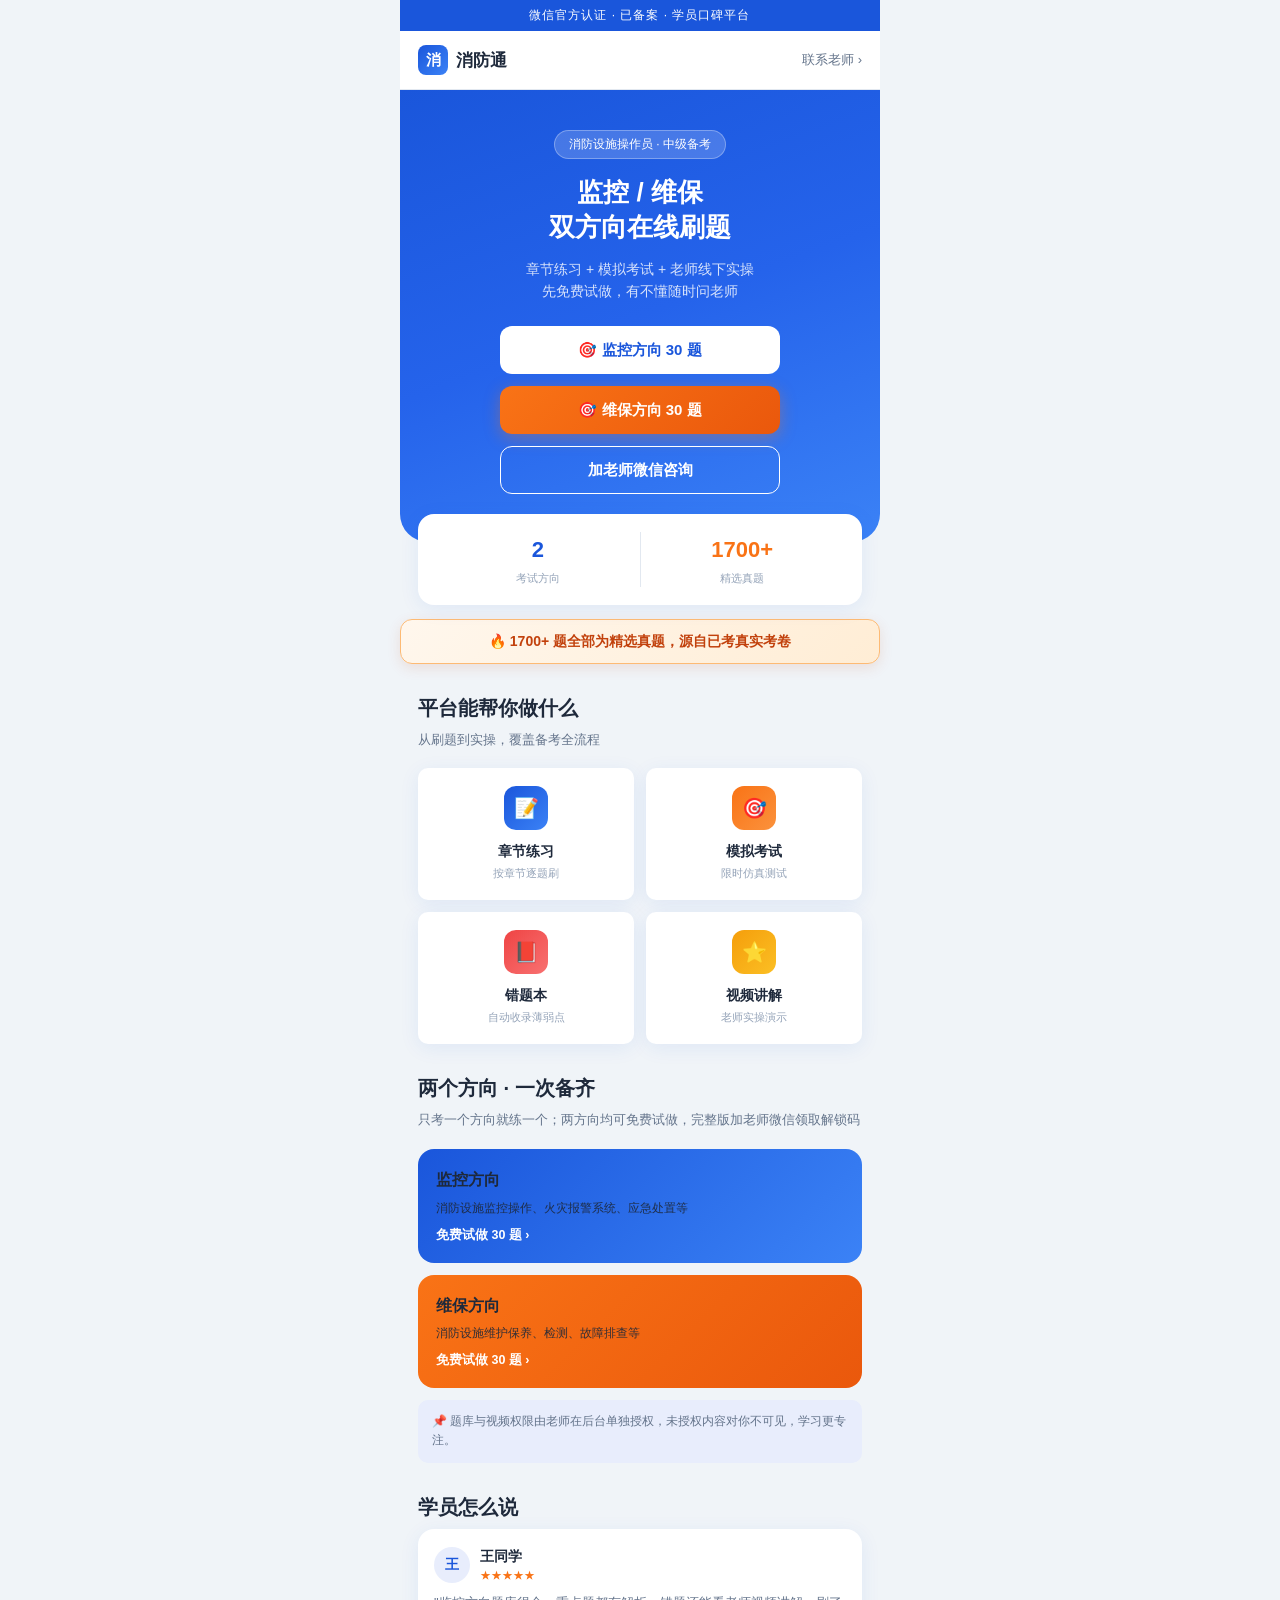
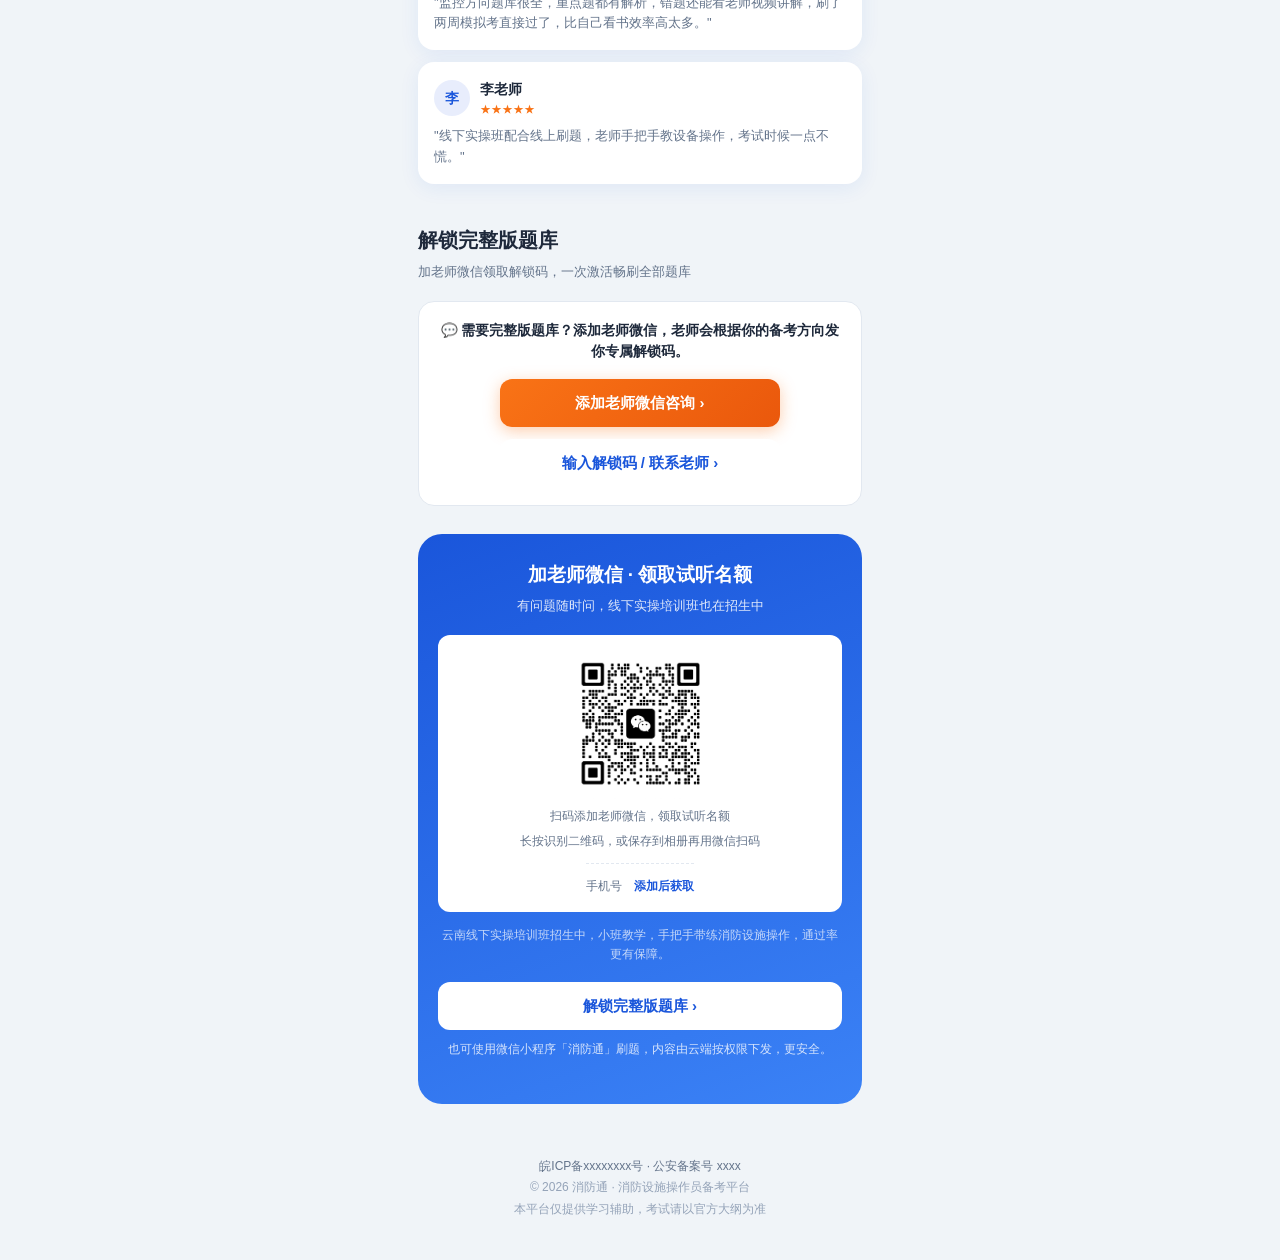
==== index.html @ 43da25a9 "add index.html" ====
<!DOCTYPE html>
<html lang="zh-CN">
<head>
  <meta charset="UTF-8" />
  <meta name="viewport" content="width=device-width, initial-scale=1.0, maximum-scale=1.0, user-scalable=no, viewport-fit=cover" />
  <meta name="format-detection" content="telephone=no" />
  <title>消防通 · 消防设施操作员中级刷题</title>
  <meta name="description" content="消防设施操作员中级（监控方向 / 维保检测方向）刷题备考平台，免费试做、章节练习、模拟考试、老师线下实操培训。" />
  <link rel="stylesheet" href="assets/css/style.css?v=2" />
  <style>
    a.price { text-decoration: none; color: inherit; display: block; }
    .price .pick { margin-top: 10px; font-size: 12.5px; font-weight: 600; color: var(--primary); }
    /* 老师微信二维码弹窗 */
    .qr-modal { position:fixed; inset:0; z-index:1000; display:none; }
    .qr-modal.show { display:block; }
    .qr-mask { position:absolute; inset:0; background:rgba(0,0,0,.5); }
    .qr-pop { position:absolute; left:50%; top:50%; transform:translate(-50%,-50%); width:300px; max-width:86vw; background:#fff; border-radius:16px; padding:22px 18px; text-align:center; }
    .qr-close { position:absolute; right:12px; top:6px; border:none; background:transparent; font-size:26px; line-height:1; color:#94a3b8; cursor:pointer; }
    .qr-title { font-size:17px; font-weight:700; margin-bottom:6px; }
    .qr-sub { font-size:13px; color:var(--text-2); margin-bottom:12px; line-height:1.6; }
    .qr-img { width:200px; height:200px; object-fit:contain; border:1px solid var(--border); border-radius:10px; }
    .qr-tip { font-size:12px; color:var(--text-2); margin-top:10px; }
    .contact-line { font-size:13px; color:var(--text-1); margin:6px 0 0; word-break:break-all; }
    /* 精选真题高亮条 */
    .hero-highlight { margin:14px auto 0; max-width:560px; background:linear-gradient(135deg,#fff7ed,#ffedd5); border:1px solid #fdba74; color:#c2410c; font-size:14px; font-weight:700; padding:10px 16px; border-radius:12px; text-align:center; box-shadow:0 4px 14px rgba(194,65,12,.12); }
    .hero-stat.hl .num { color:#f97316; }
  </style>
</head>
<body>

  <script>if (new URLSearchParams(location.search).has('mp')) document.body.classList.add('mp-mode')</script>

  <!-- 微信环境提示：在微信内打开信任感更强 -->
  <div class="wx-tip" id="wxTip" style="display:none;">📱 当前在微信中打开 · 官方认证安全平台</div>

  <!-- 顶部信任条 -->
  <div class="trust-bar">微信官方认证 · 已备案 · 学员口碑平台</div>

  <!-- 导航 -->
  <nav class="nav">
    <div class="nav-brand"><span class="nav-logo">消</span>消防通</div>
    <a class="nav-menu" href="#contact">联系老师 ›</a>
  </nav>

  <!-- Hero -->
  <header class="hero">
    <span class="hero-badge">消防设施操作员 · 中级备考</span>
    <h1>监控 / 维保<br/>双方向在线刷题</h1>
    <p>章节练习 + 模拟考试 + 老师线下实操<br/>先免费试做，有不懂随时问老师</p>
    <div class="hero-cta">
      <a class="btn btn-primary" href="practice.html?direction=monitor">🎯 监控方向 30 题</a>
      <a class="btn btn-accent" href="practice.html?direction=maintain">🎯 维保方向 30 题</a>
      <a class="btn btn-outline" href="#contact">加老师微信咨询</a>
    </div>
  </header>

  <!-- 数据浮卡 -->
  <div class="hero-stats">
    <div class="hero-stat"><div class="num">2</div><div class="lbl">考试方向</div></div>
    <div class="hero-stat hl"><div class="num" id="totalCount">1700+</div><div class="lbl">精选真题</div></div>
  </div>
  <div class="hero-highlight">🔥 1700+ 题全部为精选真题，源自已考真实考卷</div>

  <!-- 功能 -->
  <section class="section">
    <div class="section-title">平台能帮你做什么</div>
    <div class="section-sub">从刷题到实操，覆盖备考全流程</div>
    <div class="feature-grid">
      <div class="feature"><div class="ic" style="background:linear-gradient(135deg,#1a56db,#3b82f6)">📝</div><div class="name">章节练习</div><div class="desc">按章节逐题刷</div></div>
      <div class="feature"><div class="ic" style="background:linear-gradient(135deg,#f97316,#fb923c)">🎯</div><div class="name">模拟考试</div><div class="desc">限时仿真测试</div></div>
      <div class="feature"><div class="ic" style="background:linear-gradient(135deg,#ef4444,#f87171)">📕</div><div class="name">错题本</div><div class="desc">自动收录薄弱点</div></div>
      <div class="feature"><div class="ic" style="background:linear-gradient(135deg,#f59e0b,#fbbf24)">⭐</div><div class="name">视频讲解</div><div class="desc">老师实操演示</div></div>
    </div>
  </section>

  <!-- 双方向 -->
  <section class="section" style="padding-top:0">
    <div class="section-title">两个方向 · 一次备齐</div>
    <div class="section-sub">只考一个方向就练一个；两方向均可免费试做，完整版加老师微信领取解锁码</div>
    <div class="dir-row" style="display:flex;gap:12px;flex-wrap:wrap">
      <a class="dir-card monitor" style="flex:1;min-width:240px;text-decoration:none;color:inherit" href="practice.html?direction=monitor">
        <div class="t">监控方向</div>
        <div class="d">消防设施监控操作、火灾报警系统、应急处置等</div>
        <div class="ct" style="margin-top:8px;font-size:12.5px;color:#fff;font-weight:600">免费试做 30 题 ›</div>
      </a>
      <a class="dir-card maintain" style="flex:1;min-width:240px;text-decoration:none;color:inherit" href="practice.html?direction=maintain">
        <div class="t">维保方向</div>
        <div class="d">消防设施维护保养、检测、故障排查等</div>
        <div class="ct" style="margin-top:8px;font-size:12.5px;color:#fff;font-weight:600">免费试做 30 题 ›</div>
      </a>
    </div>
    <div class="dir-note">📌 题库与视频权限由老师在后台单独授权，未授权内容对你不可见，学习更专注。</div>
  </section>

  <!-- 学员评价 -->
  <section class="section" style="padding-top:0">
    <div class="section-title">学员怎么说</div>
    <div class="review">
      <div class="top"><div class="av">王</div><div><div class="nm">王同学</div><div class="st">★★★★★</div></div></div>
      <div class="tx">"监控方向题库很全，重点题都有解析，错题还能看老师视频讲解，刷了两周模拟考直接过了，比自己看书效率高太多。"</div>
    </div>
    <div class="review">
      <div class="top"><div class="av">李</div><div><div class="nm">李老师</div><div class="st">★★★★★</div></div></div>
      <div class="tx">"线下实操班配合线上刷题，老师手把手教设备操作，考试时候一点不慌。"</div>
    </div>
  </section>

  <!-- 解锁完整版（引导加老师微信，不在首页放收款二维码） -->
  <section class="section mp-hide" style="padding-top:0">
    <div class="section-title">解锁完整版题库</div>
    <div class="section-sub">加老师微信领取解锁码，一次激活畅刷全部题库</div>
    <div style="background:#fff;border:1px solid var(--border);border-radius:16px;padding:18px 16px;text-align:center">
      <p style="font-size:13.5px;color:var(--text-1);margin:0 0 16px;font-weight:600">💬 需要完整版题库？添加老师微信，老师会根据你的备考方向发你专属解锁码。</p>
      <a class="btn btn-accent" style="width:100%;max-width:280px;margin:0 auto 12px;display:flex" href="index.html#contact">添加老师微信咨询 ›</a>
      <a class="btn btn-primary" style="width:100%;max-width:280px;margin:0 auto;display:flex" href="unlock.html">输入解锁码 / 联系老师 ›</a>
    </div>
  </section>

  <!-- 联系/引流（重点：点5） -->
  <section class="section" id="contact" style="padding-top:0">
    <div class="contact">
      <h3>加老师微信 · 领取试听名额</h3>
      <p>有问题随时问，线下实操培训班也在招生中</p>
      <div class="qr-wrap">
        <img id="qrImg" src="assets/images/qr-wechat.png?v=2" alt="老师微信二维码" />
        <div class="cap" id="qrHint">扫码添加老师微信</div>
        <div class="qr-tip" style="margin-top:6px">长按识别二维码，或保存到相册再用微信扫码</div>
        <div class="teacher-info" id="teacherInfo">
          <div class="info-row"><span class="label">手机号</span><span class="value" id="teacherPhone">添加后获取</span></div>
        </div>
      </div>
      <p id="offline" style="font-size:12px;opacity:.85;margin-bottom:18px">云南线下实操培训班招生中，小班教学，手把手带练消防设施操作，通过率更有保障。</p>
      <a class="btn contact-cta mp-hide" href="unlock.html">解锁完整版题库 ›</a>
      <p style="font-size:12px;color:rgba(255,255,255,0.8);margin-top:10px">也可使用微信小程序「消防通」刷题，内容由云端按权限下发，更安全。</p>
    </div>
  </section>

  <!-- 页脚 -->
  <footer class="footer">
    <div class="icp">皖ICP备xxxxxxxx号 · 公安备案号 xxxx</div>
    <div>© 2026 消防通 · 消防设施操作员备考平台</div>
    <div>本平台仅提供学习辅助，考试请以官方大纲为准</div>
  </footer>

  <!-- 老师微信二维码弹窗 -->
  <div class="qr-modal" id="qrModal">
    <div class="qr-mask" id="qrMask"></div>
    <div class="qr-pop">
      <button class="qr-close" id="qrClose" type="button">×</button>
      <div class="qr-title">添加老师微信</div>
      <div class="qr-sub" id="qrSub">长按或扫码添加好友，私聊后老师发放解锁码</div>
      <img class="qr-img" src="assets/images/qr-wechat.png?v=2" alt="老师微信二维码" />
      <div class="qr-tip">添加好友后私聊交易即可，平台不收款</div>
      <a class="btn btn-primary" id="qrGo" style="width:100%;max-width:240px;margin:14px auto 0;display:block" href="unlock.html">已有解锁码？去激活 ›</a>
    </div>
  </div>

  <script src="assets/js/data.js"></script>
  <script src="assets/js/main.js"></script>
</body>
</html>
---- assets/css/style.css ----
/* ===== 消防通 网页版（公众号H5）样式 =====
   设计：移动优先、微信内打开友好、蓝橙主色、卡片式
   信任优化：无强营销弹窗、页脚备案号、真实联系信息
*/

:root {
  --primary: #1a56db;
  --primary-light: #e8edfc;
  --primary-dark: #1347b0;
  --accent: #f97316;
  --accent-light: #fff7ed;
  --success: #10b981;
  --danger: #ef4444;
  --text-1: #1e293b;
  --text-2: #64748b;
  --text-3: #94a3b8;
  --bg: #f0f4f8;
  --card: #ffffff;
  --border: #e2e8f0;
  --radius: 16px;
  --radius-sm: 10px;
  --shadow: 0 4px 20px rgba(26, 86, 219, 0.08);
}

* { margin: 0; padding: 0; box-sizing: border-box; -webkit-tap-highlight-color: transparent; }

body {
  font-family: -apple-system, BlinkMacSystemFont, "PingFang SC", "Hiragino Sans GB", "Microsoft YaHei", sans-serif;
  background: var(--bg);
  color: var(--text-1);
  font-size: 15px;
  line-height: 1.6;
  max-width: 480px;
  margin: 0 auto;
  -webkit-font-smoothing: antialiased;
}

a { color: inherit; text-decoration: none; }
img { display: block; max-width: 100%; }

/* 微信环境提示条 */
.wx-tip {
  background: #fef9c3;
  color: #854d0e;
  font-size: 12px;
  text-align: center;
  padding: 6px 12px;
}

/* 顶部信任条 */
.trust-bar {
  background: var(--primary);
  color: #fff;
  font-size: 12px;
  text-align: center;
  padding: 6px 12px;
  letter-spacing: 1px;
}

/* 导航 */
.nav {
  display: flex;
  align-items: center;
  justify-content: space-between;
  padding: 14px 18px;
  background: #fff;
  position: sticky;
  top: 0;
  z-index: 50;
  border-bottom: 1px solid var(--border);
}
.nav-brand { display: flex; align-items: center; gap: 8px; font-weight: 700; font-size: 17px; }
.nav-logo { width: 30px; height: 30px; border-radius: 8px; background: linear-gradient(135deg, var(--primary), #3b82f6); color: #fff; display: flex; align-items: center; justify-content: center; font-size: 15px; }
.nav-menu { font-size: 13px; color: var(--text-2); }

/* 区块通用 */
.section { padding: 28px 18px; }
.section-title { font-size: 20px; font-weight: 700; margin-bottom: 6px; }
.section-sub { font-size: 13px; color: var(--text-2); margin-bottom: 18px; }
.card { background: var(--card); border-radius: var(--radius); padding: 20px; box-shadow: var(--shadow); margin-bottom: 16px; }

/* Hero */
.hero {
  background: linear-gradient(160deg, #1a56db 0%, #2563eb 50%, #3b82f6 100%);
  color: #fff;
  padding: 40px 20px 48px;
  text-align: center;
  border-radius: 0 0 28px 28px;
}
.hero-badge {
  display: inline-block;
  background: rgba(255,255,255,0.18);
  border: 1px solid rgba(255,255,255,0.3);
  font-size: 12px;
  padding: 4px 14px;
  border-radius: 20px;
  margin-bottom: 16px;
}
.hero h1 { font-size: 26px; font-weight: 800; line-height: 1.35; margin-bottom: 12px; }
.hero p { font-size: 14px; color: rgba(255,255,255,0.82); margin-bottom: 24px; }
.hero-cta { display: flex; flex-direction: column; gap: 12px; max-width: 280px; margin: 0 auto; }
.btn {
  display: flex; align-items: center; justify-content: center;
  height: 48px; border-radius: 12px; font-size: 15px; font-weight: 600;
  border: none; width: 100%; cursor: pointer; transition: .15s; text-align: center;
}
.btn-primary { background: #fff; color: var(--primary); }
.btn-accent { background: linear-gradient(135deg, var(--accent), #ea580c); color: #fff; box-shadow: 0 4px 16px rgba(249,115,22,0.35); }
.btn-outline { background: transparent; border: 1.5px solid #fff; color: #fff; }
.btn:active { transform: scale(0.97); }

/* Hero 下方浮卡：数据 */
.hero-stats {
  margin: -28px 18px 0;
  background: #fff;
  border-radius: var(--radius);
  padding: 18px;
  display: flex;
  box-shadow: var(--shadow);
  position: relative;
  z-index: 10;
}
.hero-stat { flex: 1; text-align: center; }
.hero-stat .num { font-size: 22px; font-weight: 800; color: var(--primary); }
.hero-stat .lbl { font-size: 11px; color: var(--text-3); margin-top: 2px; }
.hero-stat + .hero-stat { border-left: 1px solid var(--border); }

/* 功能网格 */
.feature-grid { display: grid; grid-template-columns: 1fr 1fr; gap: 12px; }
.feature {
  background: #fff; border-radius: var(--radius-sm); padding: 18px 14px;
  box-shadow: var(--shadow); text-align: center;
}
.feature .ic { width: 44px; height: 44px; border-radius: 12px; margin: 0 auto 10px; display: flex; align-items: center; justify-content: center; font-size: 20px; }
.feature .name { font-size: 14px; font-weight: 700; }
.feature .desc { font-size: 11px; color: var(--text-3); margin-top: 2px; }

/* 双方向说明 */
.dir-row { display: flex; gap: 12px; }
.dir-card { flex: 1; border-radius: var(--radius); padding: 18px; color: #fff; }
.dir-card.monitor { background: linear-gradient(135deg, #1a56db, #3b82f6); }
.dir-card.maintain { background: linear-gradient(135deg, #f97316, #ea580c); }
.dir-card .t { font-size: 16px; font-weight: 700; margin-bottom: 6px; }
.dir-card .d { font-size: 12px; opacity: .9; line-height: 1.5; }
.dir-note { font-size: 12px; color: var(--text-2); margin-top: 12px; background: var(--primary-light); padding: 12px 14px; border-radius: var(--radius-sm); }

/* 价格（引流用，不强付款） */
.price-grid { display: grid; grid-template-columns: 1fr 1fr; gap: 10px; }
.price {
  background: #fff; border: 1.5px solid var(--border); border-radius: var(--radius);
  padding: 16px 10px; text-align: center; position: relative;
}
.price.hot { border-color: var(--accent); }
.price .tag { position: absolute; top: -10px; left: 50%; transform: translateX(-50%); background: var(--accent); color: #fff; font-size: 11px; padding: 2px 12px; border-radius: 10px; }
.price .nm { font-size: 13px; font-weight: 700; }
.price .pr { font-size: 24px; font-weight: 800; color: var(--accent); margin: 6px 0; }
.price .pr small { font-size: 12px; font-weight: 500; color: var(--text-3); }
.price .du { font-size: 11px; color: var(--text-3); }
.price .per { font-size: 11px; color: var(--text-2); margin-top: 4px; }

/* 学员评价 */
.review { background: #fff; border-radius: var(--radius); padding: 16px; margin-bottom: 12px; box-shadow: var(--shadow); }
.review .top { display: flex; align-items: center; gap: 10px; margin-bottom: 8px; }
.review .av { width: 36px; height: 36px; border-radius: 50%; background: var(--primary-light); color: var(--primary); display: flex; align-items: center; justify-content: center; font-weight: 700; font-size: 14px; }
.review .nm { font-size: 14px; font-weight: 600; }
.review .st { font-size: 11px; color: var(--accent); }
.review .tx { font-size: 13px; color: var(--text-2); line-height: 1.6; }

/* 联系/引流区（重点：点5） */
.contact { background: linear-gradient(160deg, #1a56db, #3b82f6); border-radius: 24px; padding: 26px 20px; color: #fff; text-align: center; }
.contact h3 { font-size: 19px; font-weight: 800; margin-bottom: 6px; }
.contact p { font-size: 13px; color: rgba(255,255,255,0.85); margin-bottom: 18px; }
.contact-info { display: flex; gap: 12px; margin-bottom: 18px; }
.contact-box { flex: 1; background: rgba(255,255,255,0.12); border-radius: 12px; padding: 12px; }
.contact-box .k { font-size: 11px; color: rgba(255,255,255,0.7); }
.contact-box .v { font-size: 15px; font-weight: 700; margin-top: 2px; }
.qr-wrap { background: #fff; border-radius: 12px; padding: 14px; display: flex; flex-direction: column; align-items: center; margin: 0 auto 14px; text-align: center; }
.qr-wrap img { width: 150px; height: 150px; display: block; margin: 0 auto; }
.qr-wrap .cap { font-size: 12px; color: var(--text-2); margin-top: 8px; }
.teacher-info { margin-top: 12px; padding-top: 12px; border-top: 1px dashed var(--border); text-align: left; }
.teacher-info .info-row { display: flex; justify-content: space-between; align-items: center; gap: 12px; font-size: 12px; color: var(--text-1); line-height: 1.8; }
.teacher-info .info-row .label { color: var(--text-2); white-space: nowrap; }
.teacher-info .info-row .value { font-weight: 600; color: var(--primary); text-align: right; word-break: break-all; }
.contact-cta { background: #fff; color: var(--primary); }

/* 页脚 */
.footer { text-align: center; padding: 24px 18px 40px; font-size: 12px; color: var(--text-3); line-height: 1.8; }
.footer .icp { color: var(--text-2); }
.footer a { color: var(--primary); }

/* 试看页 */
.q-card { background: #fff; border-radius: var(--radius); padding: 20px; box-shadow: var(--shadow); margin-bottom: 16px; }
.q-type { display: inline-block; font-size: 11px; padding: 3px 10px; border-radius: 10px; margin-bottom: 10px; }
.q-type.single { background: var(--primary-light); color: var(--primary); }
.q-type.multi { background: var(--accent-light); color: var(--accent); }
.q-text { font-size: 15px; font-weight: 600; line-height: 1.6; margin-bottom: 14px; }
.opt { display: flex; align-items: center; gap: 10px; padding: 12px 14px; border: 1px solid var(--border); border-radius: 10px; margin-bottom: 10px; }
.opt .lab { width: 24px; height: 24px; border-radius: 50%; background: #e2e8f0; color: var(--text-2); display: flex; align-items: center; justify-content: center; font-size: 13px; font-weight: 700; flex-shrink: 0; }
.q-explain { margin-top: 12px; background: #fefce8; border-radius: 10px; padding: 12px 14px; font-size: 13px; color: #78350f; display: none; }
.q-explain.show { display: block; }

/* 解锁页 */
.unlock-wrap { padding: 60px 24px; text-align: center; }
.unlock-wrap h2 { font-size: 22px; font-weight: 800; margin-bottom: 8px; }
.unlock-wrap p { font-size: 14px; color: var(--text-2); margin-bottom: 28px; }
.unlock-input { width: 100%; height: 52px; border: 1.5px solid var(--border); border-radius: 12px; text-align: center; font-size: 18px; letter-spacing: 3px; margin-bottom: 16px; font-weight: 600; }
.unlock-input:focus { outline: none; border-color: var(--primary); }
.unlock-msg { font-size: 13px; margin-top: 14px; min-height: 20px; }
.unlock-msg.ok { color: var(--success); }
.unlock-msg.err { color: var(--danger); }
.unlock-tip { font-size: 12px; color: var(--text-3); margin-top: 30px; line-height: 1.7; }

.fixed-bottom { position: fixed; bottom: 0; left: 50%; transform: translateX(-50%); width: 100%; max-width: 480px; background: #fff; padding: 12px 18px; box-shadow: 0 -2px 16px rgba(0,0,0,0.06); display: flex; gap: 12px; }
.fixed-bottom .btn { height: 44px; font-size: 14px; }

/* ===== 小程序模式（?mp=1）：隐藏价格与付款入口，仅保留免费试做 + 联系老师 ===== */
.mp-mode .mp-hide { display: none !important; }
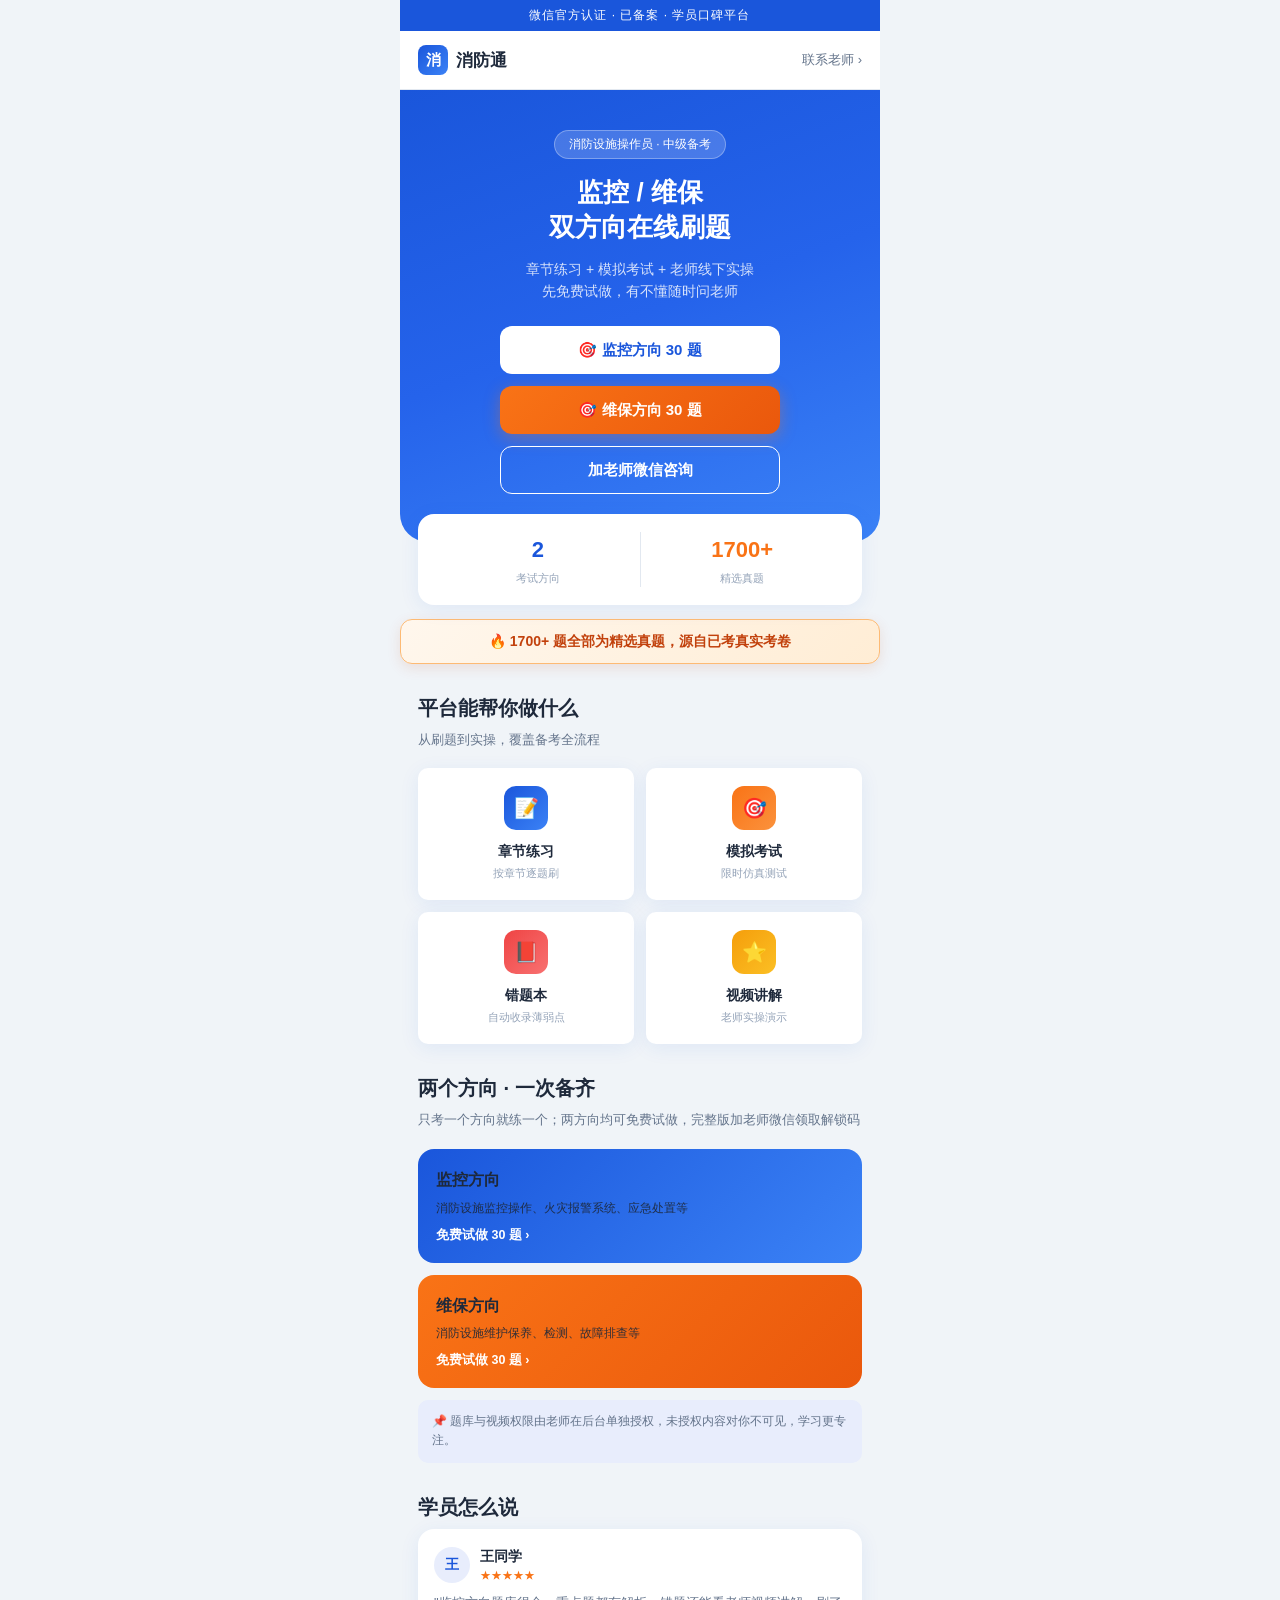
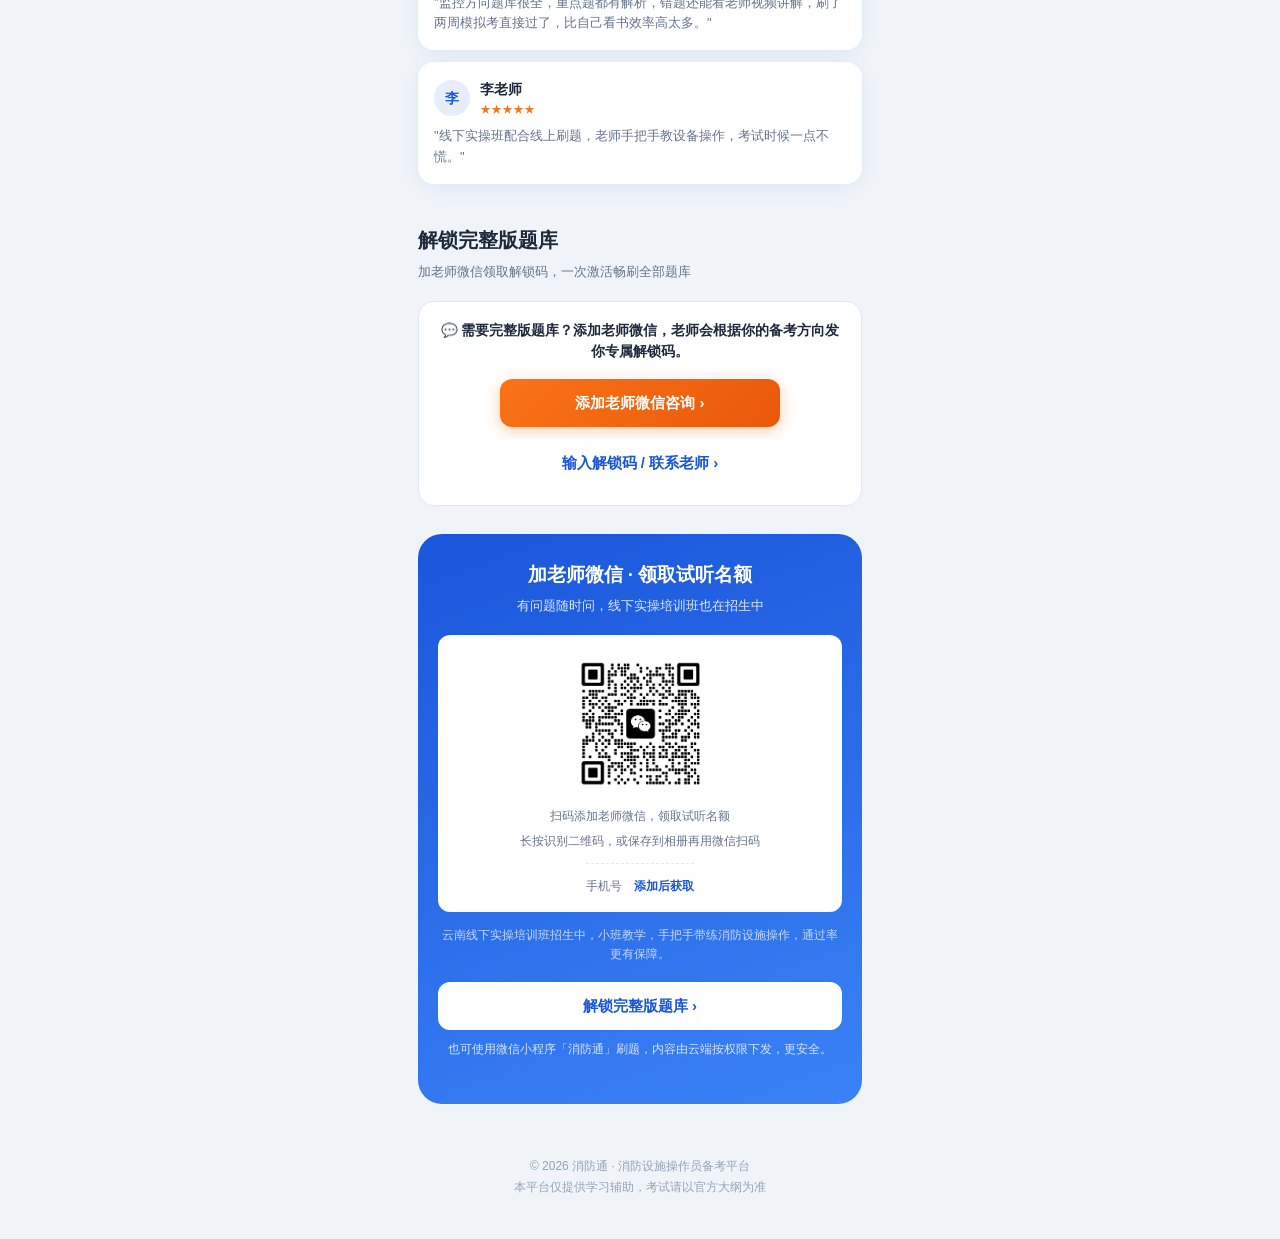
==== commit 60b605df: "chore: 移除首页未备案的假备案号占位符" ====
--- a/index.html
+++ b/index.html
@@ -137,7 +137,6 @@
 
   <!-- 页脚 -->
   <footer class="footer">
-    <div class="icp">皖ICP备xxxxxxxx号 · 公安备案号 xxxx</div>
     <div>© 2026 消防通 · 消防设施操作员备考平台</div>
     <div>本平台仅提供学习辅助，考试请以官方大纲为准</div>
   </footer>
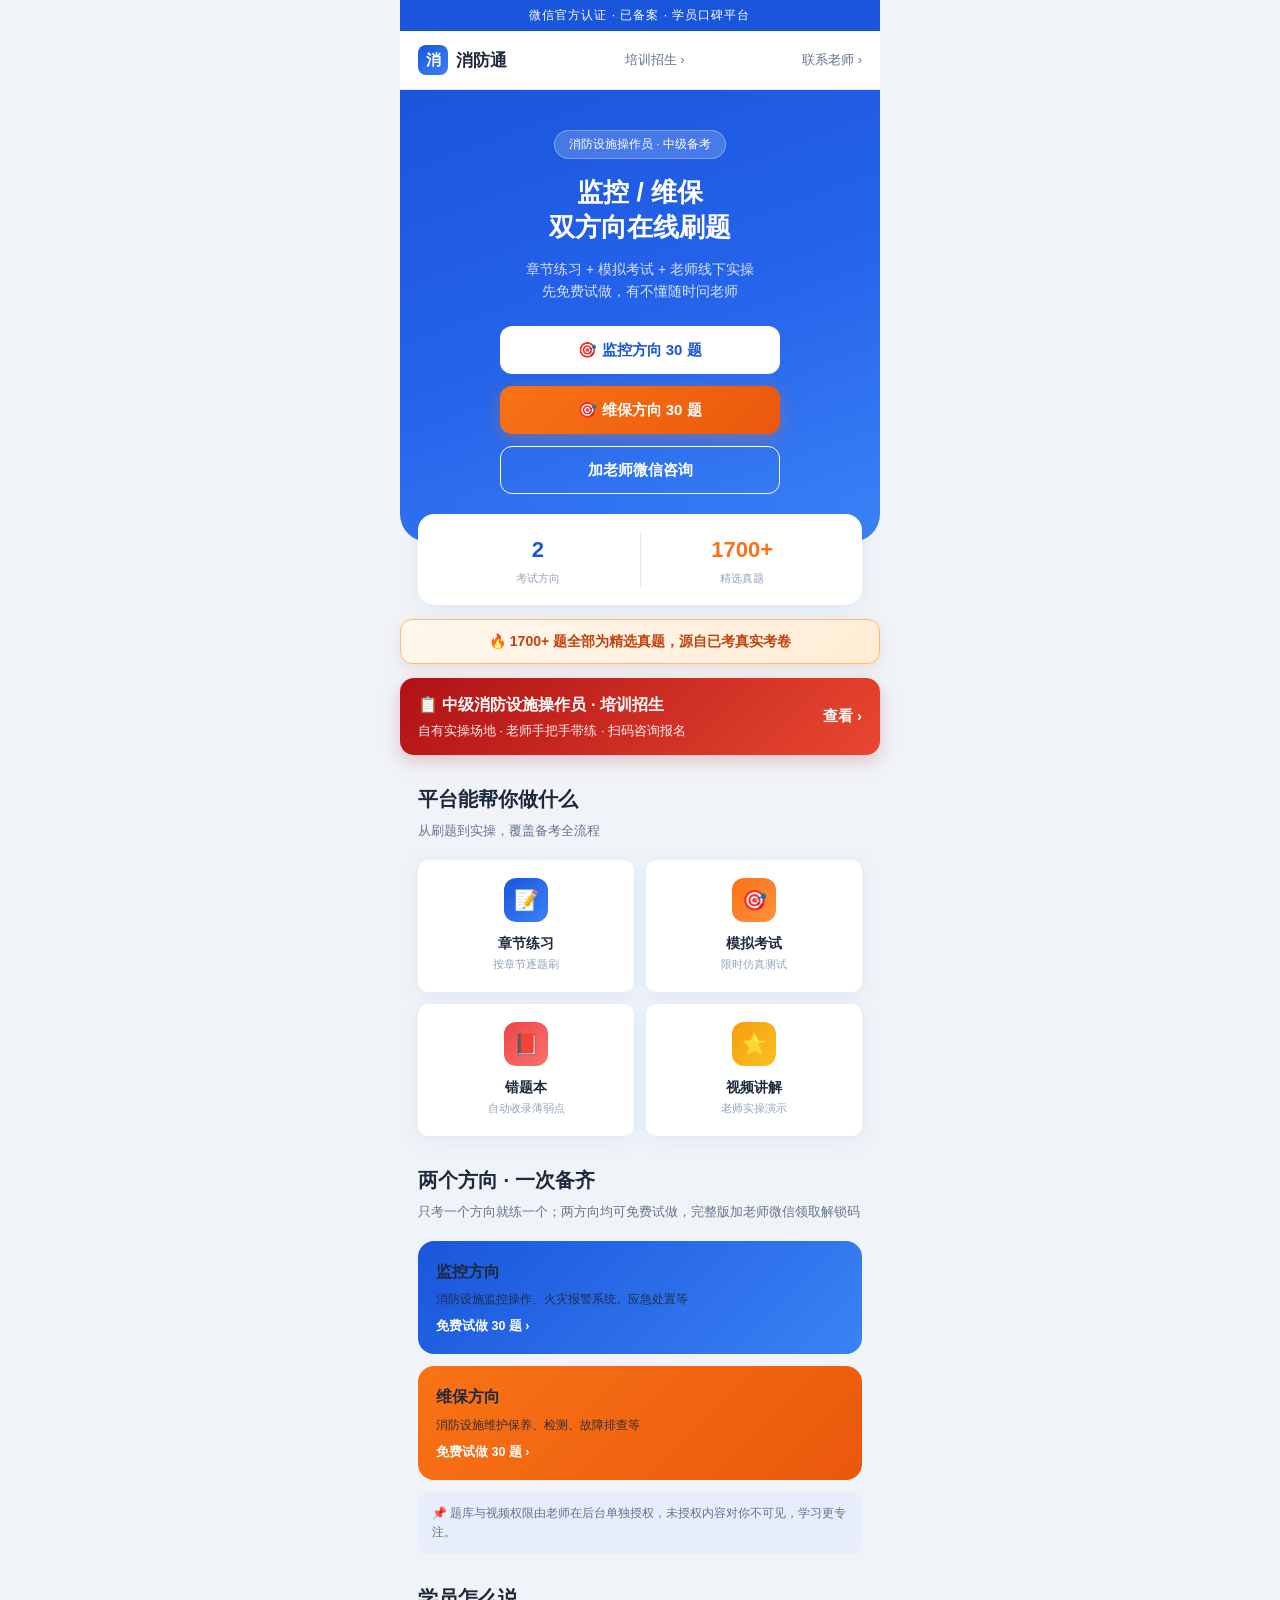
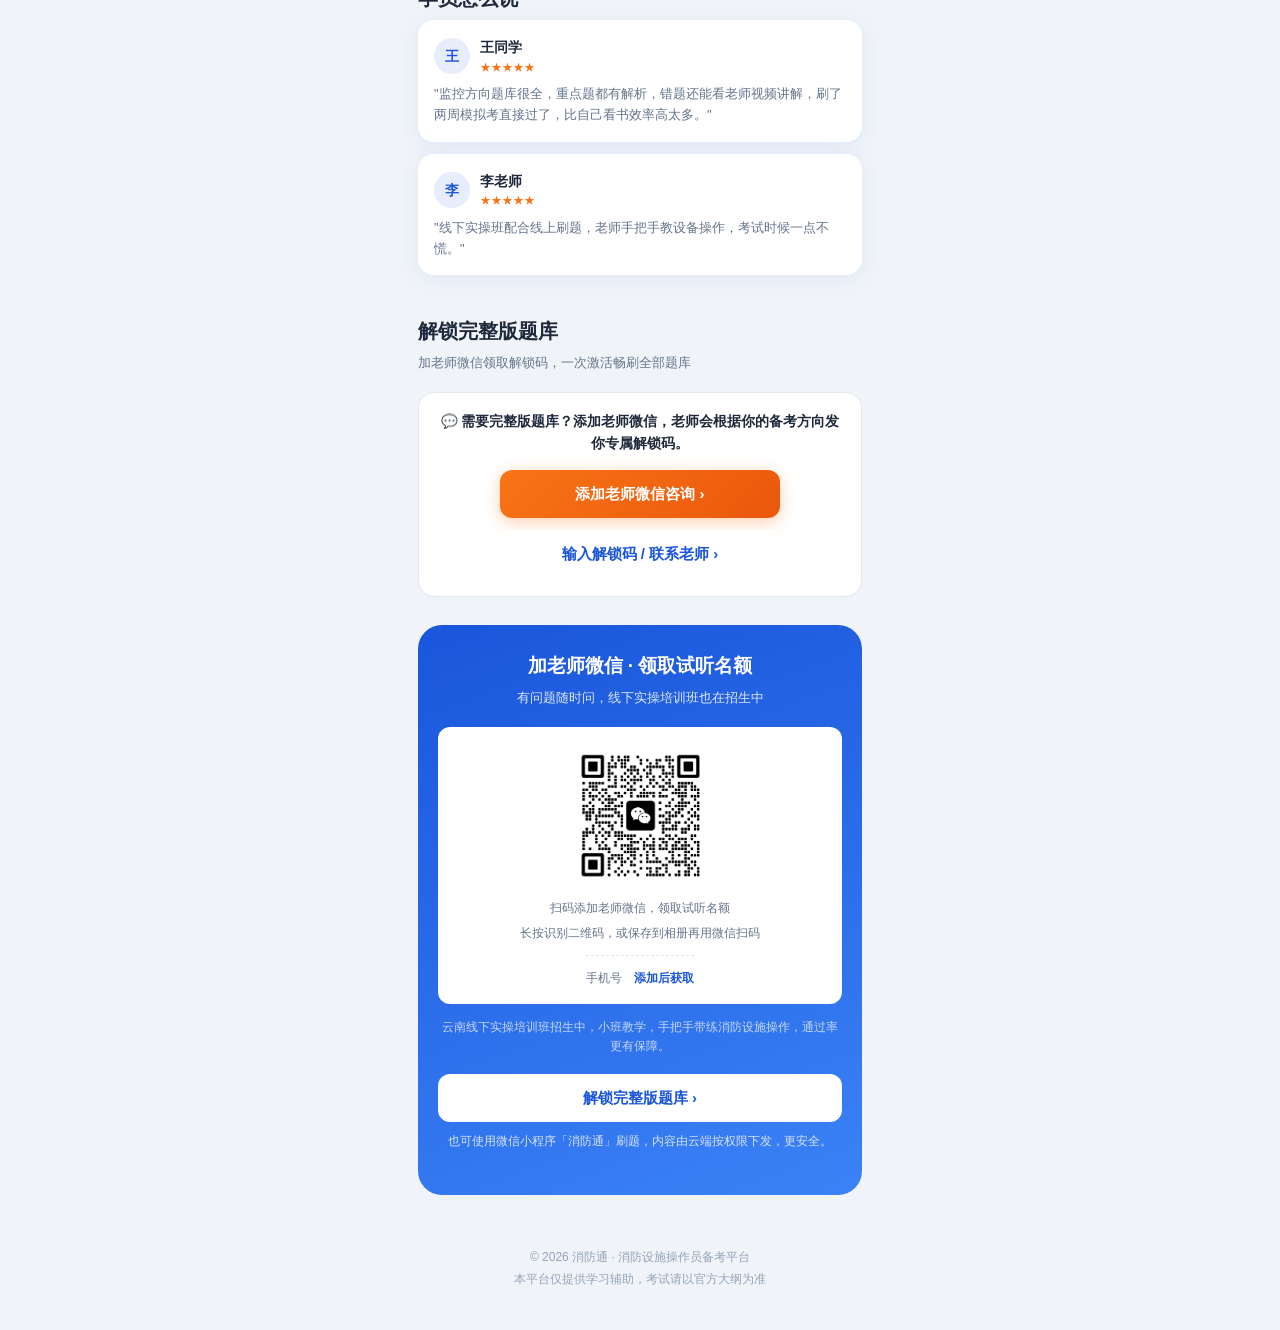
==== commit fac1151c: "feat: 新增培训招生海报页 recruit.html 并在首页加招生入口" ====
--- a/index.html
+++ b/index.html
@@ -39,6 +39,7 @@
   <!-- 导航 -->
   <nav class="nav">
     <div class="nav-brand"><span class="nav-logo">消</span>消防通</div>
+    <a class="nav-menu" href="recruit.html">培训招生 ›</a>
     <a class="nav-menu" href="#contact">联系老师 ›</a>
   </nav>
 
@@ -60,6 +61,15 @@
     <div class="hero-stat hl"><div class="num" id="totalCount">1700+</div><div class="lbl">精选真题</div></div>
   </div>
   <div class="hero-highlight">🔥 1700+ 题全部为精选真题，源自已考真实考卷</div>
+
+  <!-- 培训招生横幅 -->
+  <a href="recruit.html" style="display:flex;align-items:center;justify-content:space-between;max-width:560px;margin:14px auto 0;background:linear-gradient(135deg,#b01116,#e8482f);color:#fff;text-decoration:none;border-radius:14px;padding:14px 18px;box-shadow:0 6px 18px rgba(176,17,22,.22)">
+    <div>
+      <div style="font-size:16px;font-weight:700">📋 中级消防设施操作员 · 培训招生</div>
+      <div style="font-size:12.5px;opacity:.92;margin-top:4px">自有实操场地 · 老师手把手带练 · 扫码咨询报名</div>
+    </div>
+    <span style="font-size:15px;font-weight:700;white-space:nowrap">查看 ›</span>
+  </a>
 
   <!-- 功能 -->
   <section class="section">
--- a/assets/css/style.css
+++ b/assets/css/style.css
@@ -215,3 +215,6 @@
 
 /* ===== 小程序模式（?mp=1）：隐藏价格与付款入口，仅保留免费试做 + 联系老师 ===== */
 .mp-mode .mp-hide { display: none !important; }
+
+/* ===== 通用工具类：隐藏（unlock.html 等页面靠它切换面板） ===== */
+.hidden { display: none !important; }
